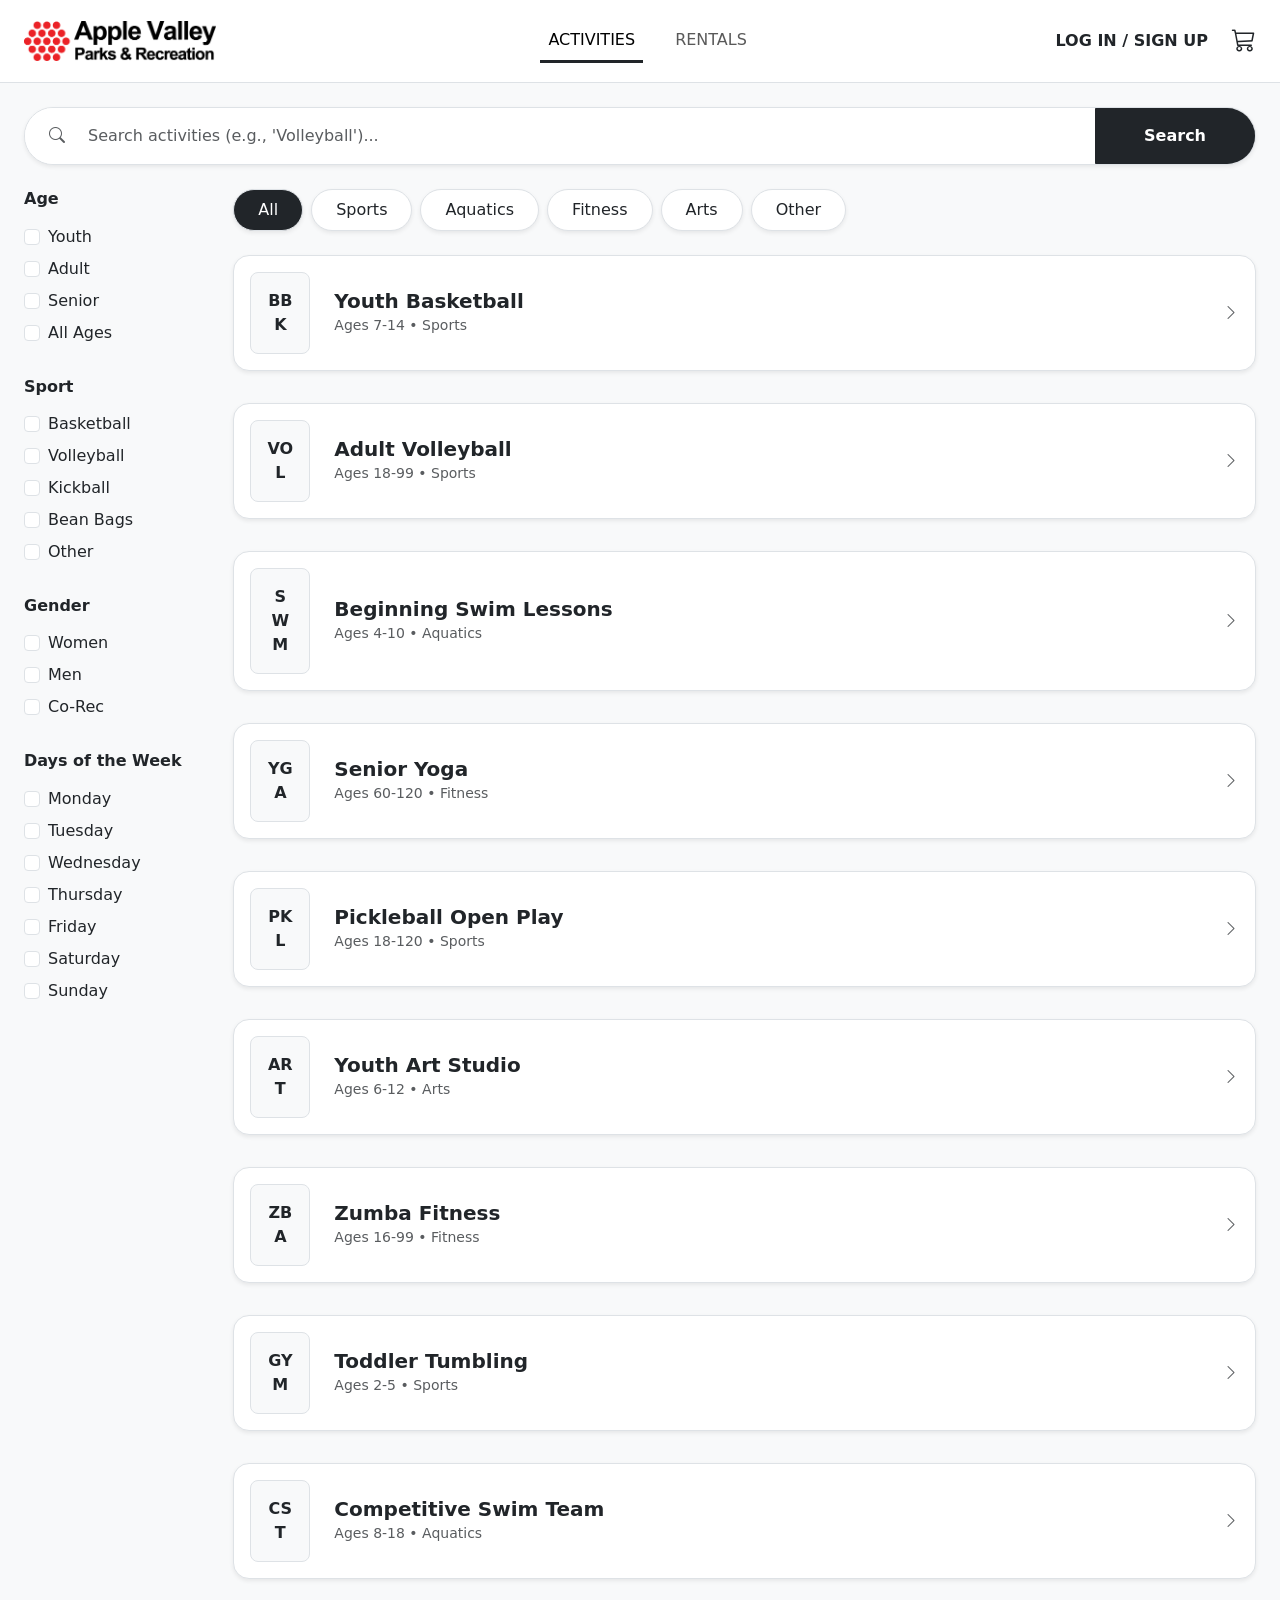
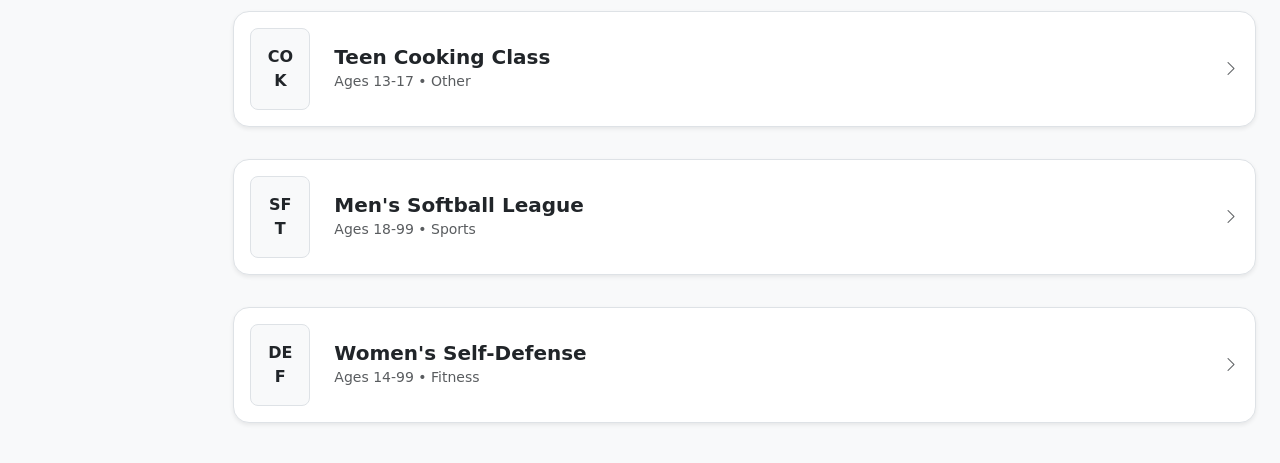
==== index.html @ 7d09435e "Created working prototype" ====
<!DOCTYPE html>
<html lang="en">
<head>
    <meta charset="UTF-8">
    <meta name="viewport" content="width=device-width, initial-scale=1.0">
    <title>Apple Valley Parks & Recreation - Activities</title>
    <link href="https://cdn.jsdelivr.net/npm/bootstrap@5.3.0/dist/css/bootstrap.min.css" rel="stylesheet">
    <link rel="stylesheet" href="https://cdn.jsdelivr.net/npm/bootstrap-icons@1.11.1/font/bootstrap-icons.css">
    <link rel="stylesheet" href="css/styles.css">
    
</head>
<body class="bg-light">

    <nav class="navbar navbar-expand-lg navbar-light bg-white border-bottom py-3">
        <div class="container-fluid px-4">
            <a class="navbar-brand d-flex align-items-center" href="index.html">
                <img src="/img/AVLogo.png" alt="Logo" width="auto" height="40" class="me-2">
            </a>
            <div class="collapse navbar-collapse justify-content-center" id="navbarNav">
                <ul class="navbar-nav gap-4">
                    <li class="nav-item"><a class="nav-link active border-bottom border-dark border-3" href="index.html">ACTIVITIES</a></li>
                    <li class="nav-item"><a class="nav-link" href="rentals.html">RENTALS</a></li>
                </ul>
            </div>
            <div class="d-flex align-items-center gap-4">
                <a href="account.html" id="main-nav-link" class="text-decoration-none text-dark fw-bold">ACCOUNT</a>
                <a href="cart.html" class="text-dark position-relative">
                    <i class="bi bi-cart3 fs-4"></i>
                    <span id="cart-badge" class="position-absolute top-0 start-100 translate-middle badge rounded-pill bg-danger d-none" style="font-size: 0.6rem;">0</span>
                </a>
            </div>
        </div>
    </nav>

    <div class="container-fluid px-4 py-4">
        <div class="input-group mb-4 shadow-sm border rounded-pill bg-white overflow-hidden">
            <span class="input-group-text bg-white border-0 ps-4"><i class="bi bi-search text-muted"></i></span>
            <input type="text" id="search-input" class="form-control border-0 py-3" placeholder="Search activities (e.g., 'Volleyball')..." aria-label="Search activities">
            <button id="clear-search-btn" class="btn bg-white border-0 d-none text-muted" type="button">
                <i class="bi bi-x-circle-fill"></i>
            </button>
            <button class="btn btn-dark px-5 fw-bold" type="button" id="search-btn">Search</button>
        </div>

        <div class="row">
            <aside class="col-md-2">
                <div id="filter-sidebar" class="card border-0 bg-transparent">
                    </div>
            </aside>

            <main class="col-md-10">
                <ul class="nav nav-pills mb-4 gap-2" id="catalog-tabs"></ul>

                <div id="activity-list" class="d-flex flex-column gap-3">
                </div>
            </main>
        </div>
    </div>

    <div class="modal fade" id="memberModal" tabindex="-1" aria-hidden="true">
        <div class="modal-dialog modal-dialog-centered">
            <div class="modal-content rounded-4 shadow">
                <div class="modal-header border-0 pb-0">
                    <h5 class="fw-bold">Select a Family Member</h5>
                    <button type="button" class="btn-close" data-bs-dismiss="modal"></button>
                </div>
                <div class="modal-body">
                    <p id="modal-activity-info" class="text-muted mb-4 small"></p>
                    <div id="member-selection-list" class="d-flex flex-column gap-2">
                        <div class="text-center py-3 text-muted">Loading household...</div>
                    </div>
                </div>
                <div class="modal-footer border-0">
                    <button type="button" class="btn btn-light w-100 py-2" data-bs-dismiss="modal">Cancel</button>
                </div>
            </div>
        </div>
    </div>

    <div class="toast-container position-fixed bottom-0 end-0 p-3">
        <div id="cartToast" class="toast align-items-center text-white bg-success border-0" role="alert" aria-live="assertive" aria-atomic="true">
            <div class="d-flex">
                <div class="toast-body">Item added to cart successfully!</div>
                <button type="button" class="btn-close btn-close-white me-2 m-auto" data-bs-dismiss="modal"></button>
            </div>
        </div>
    </div>
    <div class="modal fade" id="authModal" tabindex="-1" aria-hidden="true">
        <div class="modal-dialog modal-dialog-centered">
            <div class="modal-content rounded-4 shadow">
                <div class="modal-header border-0 pb-0">
                    <h5 class="fw-bold">Sign In Required</h5>
                    <button type="button" class="btn-close" data-bs-dismiss="modal"></button>
                </div>
                <div class="modal-body text-center py-4">
                    <i class="bi bi-person-lock fs-1 text-muted mb-3"></i>
                    <p class="mb-4">You need to sign in first to add activities to your cart and assign family members.</p>
                    <div class="d-flex flex-column gap-2">
                        <button id="login-sim-btn" class="btn btn-dark py-3 rounded-pill fw-bold">Log In</button>
                        <a href="signup.html" class="btn btn-outline-dark py-3 rounded-pill fw-bold">Sign Up</a>
                    </div>
                </div>
            </div>
        </div>
    </div>

    <script src="https://cdn.jsdelivr.net/npm/bootstrap@5.3.0/dist/js/bootstrap.bundle.min.js"></script>
    <script src="js/auth.js"></script>
    <script src="js/main.js"></script>
</body>
</html>
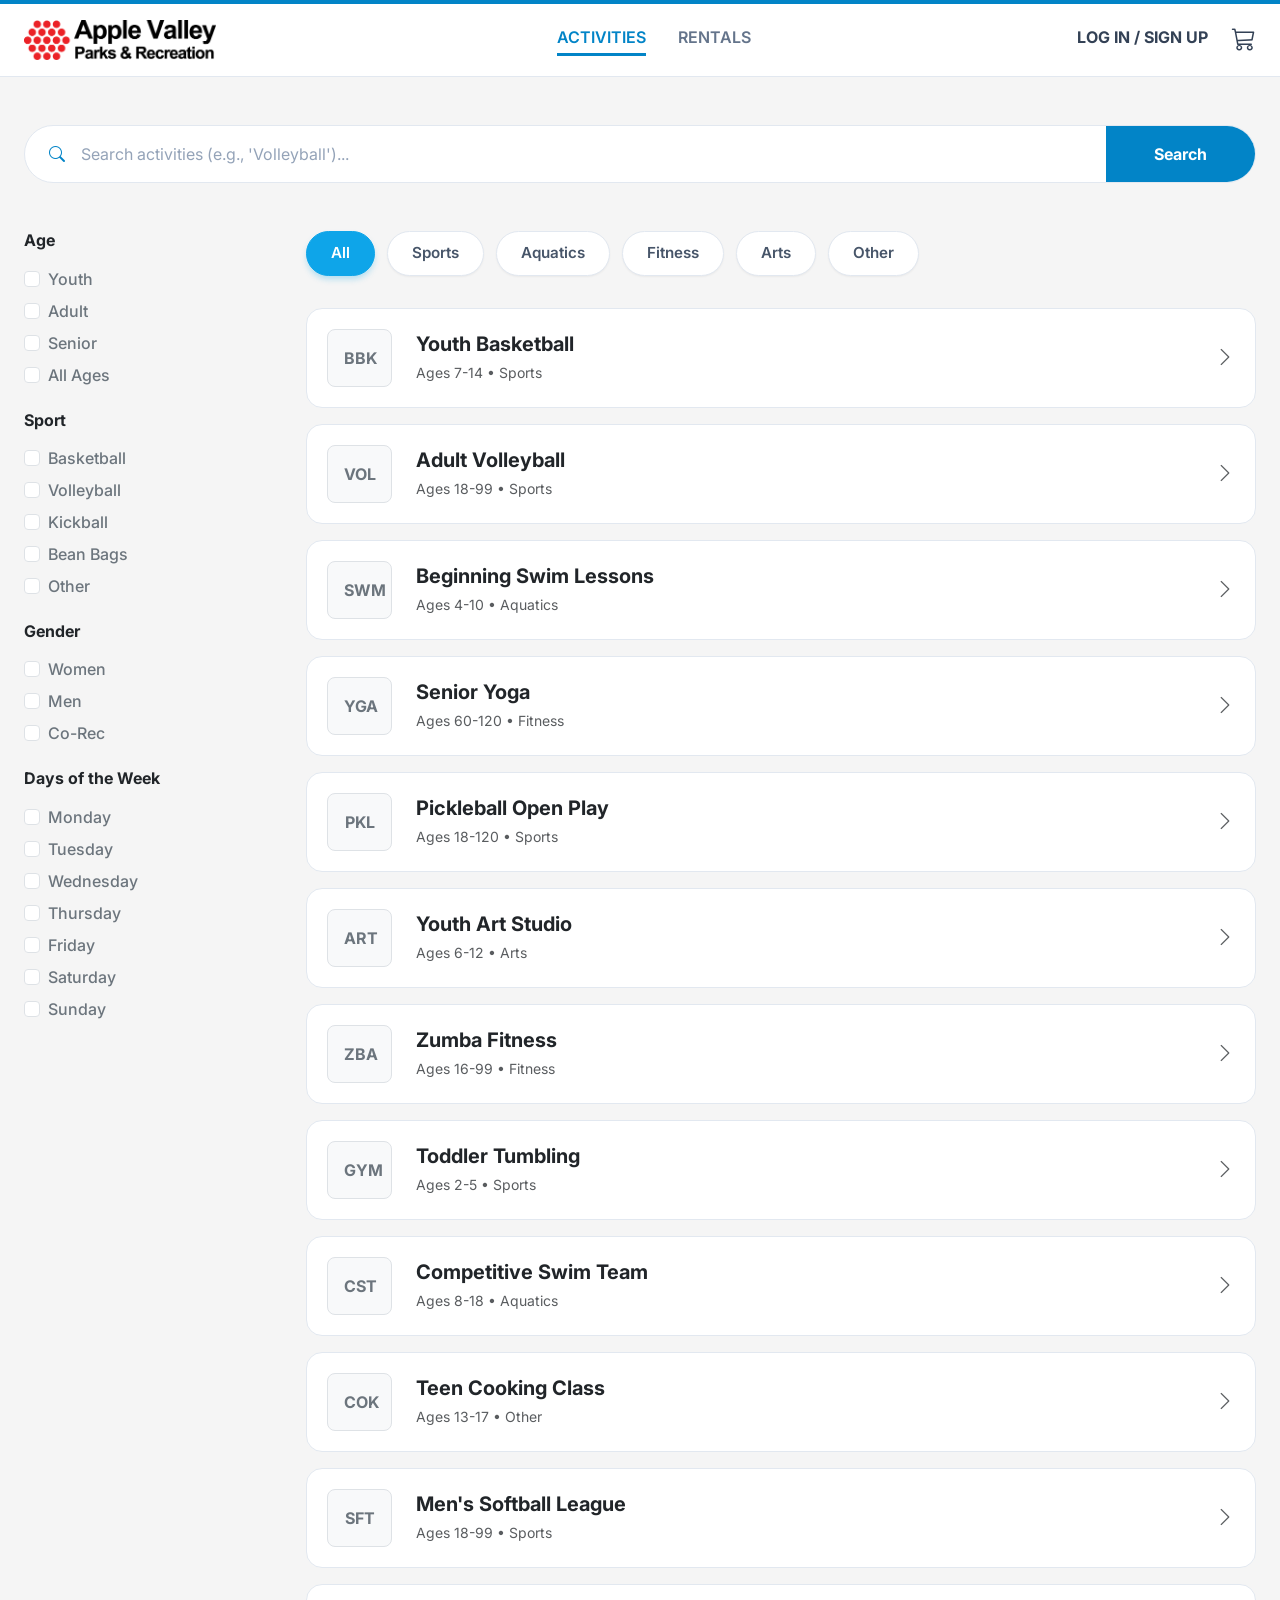
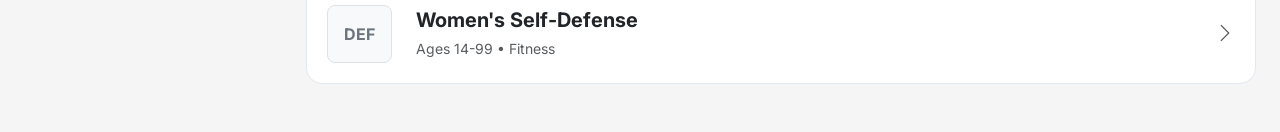
==== commit 2239661a: "UI improvements" ====
--- a/index.html
+++ b/index.html
@@ -7,99 +7,106 @@
     <link href="https://cdn.jsdelivr.net/npm/bootstrap@5.3.0/dist/css/bootstrap.min.css" rel="stylesheet">
     <link rel="stylesheet" href="https://cdn.jsdelivr.net/npm/bootstrap-icons@1.11.1/font/bootstrap-icons.css">
     <link rel="stylesheet" href="css/styles.css">
-    
 </head>
-<body class="bg-light">
+<body>
 
-    <nav class="navbar navbar-expand-lg navbar-light bg-white border-bottom py-3">
-        <div class="container-fluid px-4">
-            <a class="navbar-brand d-flex align-items-center" href="index.html">
-                <img src="/img/AVLogo.png" alt="Logo" width="auto" height="40" class="me-2">
+    <nav class="site-header navbar navbar-expand-lg">
+        <div class="header-container">
+            <a class="brand-logo" href="index.html">
+                <img src="/img/AVLogo.png" alt="Logo" height="40">
             </a>
-            <div class="collapse navbar-collapse justify-content-center" id="navbarNav">
-                <ul class="navbar-nav gap-4">
-                    <li class="nav-item"><a class="nav-link active border-bottom border-dark border-3" href="index.html">ACTIVITIES</a></li>
-                    <li class="nav-item"><a class="nav-link" href="rentals.html">RENTALS</a></li>
+            
+            <button class="navbar-toggler" type="button" data-bs-toggle="collapse" data-bs-target="#navbarNav">
+                <span class="navbar-toggler-icon"></span>
+            </button>
+
+            <div class="collapse navbar-collapse center-nav" id="navbarNav">
+                <ul class="nav-links">
+                    <li><a class="nav-link active" href="index.html">ACTIVITIES</a></li>
+                    <li><a class="nav-link" href="rentals.html">RENTALS</a></li>
                 </ul>
             </div>
-            <div class="d-flex align-items-center gap-4">
-                <a href="account.html" id="main-nav-link" class="text-decoration-none text-dark fw-bold">ACCOUNT</a>
-                <a href="cart.html" class="text-dark position-relative">
-                    <i class="bi bi-cart3 fs-4"></i>
-                    <span id="cart-badge" class="position-absolute top-0 start-100 translate-middle badge rounded-pill bg-danger d-none" style="font-size: 0.6rem;">0</span>
+
+            <div class="user-actions">
+                <a href="account.html" id="main-nav-link" class="account-link">ACCOUNT</a>
+                <a href="cart.html" class="cart-link">
+                    <i class="bi bi-cart3 cart-icon"></i>
+                    <span id="cart-badge" class="cart-badge d-none">0</span>
                 </a>
             </div>
         </div>
     </nav>
 
-    <div class="container-fluid px-4 py-4">
-        <div class="input-group mb-4 shadow-sm border rounded-pill bg-white overflow-hidden">
-            <span class="input-group-text bg-white border-0 ps-4"><i class="bi bi-search text-muted"></i></span>
-            <input type="text" id="search-input" class="form-control border-0 py-3" placeholder="Search activities (e.g., 'Volleyball')..." aria-label="Search activities">
-            <button id="clear-search-btn" class="btn bg-white border-0 d-none text-muted" type="button">
+    <div class="page-container">
+        
+        <div class="search-wrapper">
+            <span class="search-icon"><i class="bi bi-search"></i></span>
+            <input type="text" id="search-input" class="search-input" placeholder="Search activities (e.g., 'Volleyball')..." aria-label="Search activities">
+            <button id="clear-search-btn" class="clear-btn d-none" type="button">
                 <i class="bi bi-x-circle-fill"></i>
             </button>
-            <button class="btn btn-dark px-5 fw-bold" type="button" id="search-btn">Search</button>
+            <button class="btn-search" type="button" id="search-btn">Search</button>
         </div>
 
-        <div class="row">
-            <aside class="col-md-2">
-                <div id="filter-sidebar" class="card border-0 bg-transparent">
-                    </div>
+        <div class="layout-grid">
+            <aside class="sidebar">
+                <div id="filter-sidebar">
+                    <h6 class="filter-title">Filters</h6>
+                    <div id="filter-content"></div>
+                </div>
             </aside>
 
-            <main class="col-md-10">
-                <ul class="nav nav-pills mb-4 gap-2" id="catalog-tabs"></ul>
-
-                <div id="activity-list" class="d-flex flex-column gap-3">
-                </div>
+            <main class="main-content">
+                <ul class="catalog-tabs" id="catalog-tabs"></ul>
+                <div id="activity-list" class="activity-list"></div>
             </main>
         </div>
     </div>
 
     <div class="modal fade" id="memberModal" tabindex="-1" aria-hidden="true">
         <div class="modal-dialog modal-dialog-centered">
-            <div class="modal-content rounded-4 shadow">
-                <div class="modal-header border-0 pb-0">
-                    <h5 class="fw-bold">Select a Family Member</h5>
+            <div class="modal-content custom-modal">
+                <div class="custom-modal-header">
+                    <h5 class="custom-modal-title">Select a Family Member</h5>
                     <button type="button" class="btn-close" data-bs-dismiss="modal"></button>
                 </div>
-                <div class="modal-body">
-                    <p id="modal-activity-info" class="text-muted mb-4 small"></p>
-                    <div id="member-selection-list" class="d-flex flex-column gap-2">
-                        <div class="text-center py-3 text-muted">Loading household...</div>
+                <div class="custom-modal-body">
+                    <p id="modal-activity-info" class="modal-subtitle"></p>
+                    <div id="member-selection-list" class="member-list">
+                        <div class="loading-text">Loading household...</div>
                     </div>
                 </div>
-                <div class="modal-footer border-0">
-                    <button type="button" class="btn btn-light w-100 py-2" data-bs-dismiss="modal">Cancel</button>
+                <div class="custom-modal-footer">
+                    <button type="button" class="btn-cancel" data-bs-dismiss="modal">Cancel</button>
                 </div>
             </div>
         </div>
     </div>
 
-    <div class="toast-container position-fixed bottom-0 end-0 p-3">
-        <div id="cartToast" class="toast align-items-center text-white bg-success border-0" role="alert" aria-live="assertive" aria-atomic="true">
-            <div class="d-flex">
-                <div class="toast-body">Item added to cart successfully!</div>
-                <button type="button" class="btn-close btn-close-white me-2 m-auto" data-bs-dismiss="modal"></button>
+    <div class="modal fade" id="authModal" tabindex="-1" aria-hidden="true">
+        <div class="modal-dialog modal-dialog-centered">
+            <div class="modal-content custom-modal text-center">
+                <div class="custom-modal-header border-0">
+                    <h5 class="custom-modal-title">Sign In Required</h5>
+                    <button type="button" class="btn-close" data-bs-dismiss="modal"></button>
+                </div>
+                <div class="custom-modal-body auth-body">
+                    <i class="bi bi-person-lock auth-icon"></i>
+                    <p class="auth-desc">You need to sign in first to add activities to your cart and assign family members.</p>
+                    <div class="auth-actions">
+                        <button id="login-sim-btn" class="btn-primary">Log In</button>
+                        <a href="signup.html" class="btn-secondary">Sign Up</a>
+                    </div>
+                </div>
             </div>
         </div>
     </div>
-    <div class="modal fade" id="authModal" tabindex="-1" aria-hidden="true">
-        <div class="modal-dialog modal-dialog-centered">
-            <div class="modal-content rounded-4 shadow">
-                <div class="modal-header border-0 pb-0">
-                    <h5 class="fw-bold">Sign In Required</h5>
-                    <button type="button" class="btn-close" data-bs-dismiss="modal"></button>
-                </div>
-                <div class="modal-body text-center py-4">
-                    <i class="bi bi-person-lock fs-1 text-muted mb-3"></i>
-                    <p class="mb-4">You need to sign in first to add activities to your cart and assign family members.</p>
-                    <div class="d-flex flex-column gap-2">
-                        <button id="login-sim-btn" class="btn btn-dark py-3 rounded-pill fw-bold">Log In</button>
-                        <a href="signup.html" class="btn btn-outline-dark py-3 rounded-pill fw-bold">Sign Up</a>
-                    </div>
-                </div>
+
+    <div class="toast-container custom-toast-container">
+        <div id="cartToast" class="toast custom-toast" role="alert">
+            <div class="toast-content">
+                <div class="toast-message">Item added to cart successfully!</div>
+                <button type="button" class="btn-close btn-close-white" data-bs-dismiss="toast"></button>
             </div>
         </div>
     </div>
--- a/css/styles.css
+++ b/css/styles.css
@@ -0,0 +1,570 @@
+@import url('https://fonts.googleapis.com/css2?family=Inter:wght@400;600;700&display=swap');
+
+
+.member-card {
+background-color: white;
+border: 1px solid #e2e8f0;
+border-radius: 1rem;
+padding: 1.25rem 1.5rem;
+display: flex;
+justify-content: space-between;
+align-items: center;
+margin-bottom: 1rem;
+box-shadow: 0 1px 2px 0 rgba(0, 0, 0, 0.05);
+transition: border-color 0.2s;
+}
+.member-card:hover {
+border-color: #7dd3fc;
+}
+
+.form-control-custom {
+background-color: #f0f9ff;
+border-radius: 0.75rem;
+border: 1px solid #bae6fd;
+padding: 0.75rem 1rem;
+color: #334155;
+transition: all 0.2s;
+}
+.form-control-custom:focus {
+background-color: white;
+border-color: #38bdf8;
+box-shadow: 0 0 0 0.25rem rgba(56, 189, 248, 0.25);
+outline: none;
+}
+
+.btn-danger-outline {
+background-color: transparent;
+color: #ef4444;
+border: 2px solid #fca5a5;
+border-radius: 50rem;
+padding: 10px 24px;
+font-weight: 700;
+transition: all 0.2s;
+text-decoration: none;
+}
+.btn-danger-outline:hover {
+background-color: #ef4444;
+color: white;
+border-color: #ef4444;
+}
+
+.info-card {
+background: white;
+border: 1px solid #e2e8f0;
+border-radius: 1rem;
+padding: 1.5rem;
+display: flex;
+align-items: center;
+gap: 1.5rem;
+box-shadow: 0 1px 2px 0 rgba(0, 0, 0, 0.05);
+}
+
+body {
+    font-family: 'Inter', sans-serif;
+    color: #334155;
+    background-color: #f5f5f5;
+}
+
+ul {
+    list-style: none;
+    padding: 0;
+    margin: 0;
+}
+
+.page-container {
+    padding: 3rem 1.5rem;
+    max-width: 1400px;
+    margin: 0 auto;
+}
+
+.layout-grid {
+    display: grid;
+    grid-template-columns: 250px 1fr;
+    gap: 2rem;
+}
+
+@media (max-width: 768px) {
+    .layout-grid {
+        grid-template-columns: 1fr;
+    }
+}
+
+.site-header {
+    background-color: white;
+    border-bottom: 1px solid #e2e8f0;
+    /* Brand color stripe at the top */
+    border-top: 4px solid #0284c7; /* Sky Blue 600 */
+    padding: 1rem 0;
+    transition: all 0.3s ease;
+}
+
+.header-container {
+    display: flex;
+    align-items: center;
+    justify-content: space-between;
+    padding: 0 1.5rem;
+    width: 100%;
+}
+
+.brand-logo {
+    display: flex;
+    align-items: center;
+    margin-right: 1rem;
+}
+
+.center-nav {
+    justify-content: center;
+}
+
+.nav-links {
+    display: flex;
+    gap: 2rem;
+}
+
+.nav-link {
+    font-weight: 600;
+    color: #64748b;
+    text-decoration: none;
+    transition: color 0.2s;
+    padding-bottom: 0.25rem;
+}
+
+.nav-link:hover {
+    color: #0284c7;
+}
+
+.nav-link.active {
+    color: #0284c7;
+    border-bottom: 3px solid #0284c7;
+}
+
+.user-actions {
+    display: flex;
+    align-items: center;
+    gap: 1.5rem;
+}
+
+.account-link {
+    text-decoration: none;
+    color: #334155;
+    font-weight: 700;
+    transition: all 0.2s;
+    padding-bottom: 0.25rem; 
+    border-bottom: 3px solid transparent; 
+}
+
+.account-link:hover {
+    color: #0284c7;
+}
+
+.account-link.active {
+    color: #0284c7;
+    border-bottom: 3px solid #0284c7;
+}
+
+.cart-link {
+    color: #334155;
+    position: relative;
+    text-decoration: none;
+    transition: color 0.2s;
+}
+
+.cart-link:hover {
+    color: #0284c7;
+}
+
+.cart-icon {
+    font-size: 1.5rem;
+}
+
+.cart-badge {
+    position: absolute;
+    top: 0;
+    right: 0;
+    transform: translate(50%, -50%);
+    background-color: #ea580c;
+    color: white;
+    border-radius: 50rem;
+    padding: 0.25em 0.5em;
+    font-size: 0.65rem;
+    font-weight: 700;
+    box-shadow: 0 2px 4px rgba(234, 88, 12, 0.3);
+}
+
+.search-wrapper {
+    display: flex;
+    align-items: center;
+    background: white;
+    border: 1px solid #e2e8f0;
+    border-radius: 50rem;
+    margin-bottom: 3rem;
+    overflow: hidden;
+    transition: transform 0.2s, box-shadow 0.2s, border-color 0.2s;
+}
+
+.search-wrapper:focus-within {
+    transform: translateY(-2px);
+    box-shadow: 0 10px 25px -5px rgba(2, 132, 199, 0.1);
+    border-color: #7dd3fc;
+}
+
+.search-icon {
+    padding-left: 1.5rem;
+    padding-right: 0.5rem;
+    color: #0284c7;
+}
+
+.search-input {
+    flex-grow: 1;
+    border: none;
+    padding: 1rem 0.5rem;
+    outline: none;
+    background: transparent;
+    color: #334155;
+}
+
+.search-input::placeholder {
+    color: #94a3b8;
+}
+
+.clear-btn {
+    background: transparent;
+    border: none;
+    color: #94a3b8;
+    padding: 0 1rem;
+    cursor: pointer;
+    transition: color 0.2s;
+}
+
+.clear-btn:hover {
+    color: #ef4444;
+}
+
+.btn-search {
+    background-color: #0284c7;
+    color: white;
+    border: none;
+    padding: 1rem 3rem;
+    font-weight: 700;
+    cursor: pointer;
+    transition: background-color 0.2s;
+}
+
+.btn-search:hover {
+    background-color: #0369a1;
+}
+
+#filter-sidebar {
+    position: sticky;
+    top: 20px;
+}
+
+.filter-title {
+    font-weight: 700;
+    text-transform: uppercase;
+    font-size: 0.875rem;
+    margin-bottom: 1rem;
+    color: #0f172a;
+    letter-spacing: 0.05em;
+}
+
+.catalog-tabs {
+    display: flex;
+    flex-wrap: wrap;
+    gap: 0.75rem;
+    margin-bottom: 2rem;
+    padding: 0;
+}
+
+.catalog-tab-btn {
+    display: inline-block;
+    background-color: white;
+    border: 1px solid #e2e8f0;
+    color: #475569;
+    border-radius: 50rem;
+    padding: 10px 24px;
+    font-weight: 600;
+    font-size: 0.95rem;
+    cursor: pointer;
+    transition: all 0.2s ease;
+    font-family: inherit;
+    outline: none; 
+    box-shadow: 0 1px 2px 0 rgba(0, 0, 0, 0.05);
+}
+
+.catalog-tab-btn:hover {
+    border-color: #7dd3fc;
+    color: #0284c7;
+    background-color: #f0f9ff;
+    transform: translateY(-1px);
+}
+
+.catalog-tab-btn.active {
+    background-color: #0ea5e9;
+    border-color: #0ea5e9;
+    color: white;
+    box-shadow: 0 4px 6px -1px rgba(14, 165, 233, 0.3);
+}
+
+.activity-list {
+    display: flex;
+    flex-direction: column;
+    gap: 1rem;
+}
+
+.activity-card {
+    background: white;
+    border-radius: 16px;
+    border: 1px solid #e2e8f0;
+    padding: 20px;
+    transition: all 0.3s ease;
+    display: flex;
+    justify-content: space-between;
+    align-items: center;
+}
+
+.activity-card:hover {
+    box-shadow: 0 10px 15px -3px rgba(0, 0, 0, 0.05);
+    border-color: #7dd3fc;
+    transform: translateY(-2px);
+}
+
+.btn-primary {
+    background-color: #0284c7;
+    color: white;
+    border: none;
+    border-radius: 50rem;
+    padding: 12px 24px;
+    font-weight: 700;
+    transition: all 0.2s;
+    cursor: pointer;
+}
+
+.btn-primary:hover {
+    background-color: #0369a1;
+    transform: scale(1.02);
+    box-shadow: 0 4px 6px -1px rgba(2, 132, 199, 0.2);
+}
+
+.btn-secondary {
+    background-color: transparent;
+    color: #0284c7;
+    border: 2px solid #0284c7;
+    border-radius: 50rem;
+    padding: 10px 24px;
+    font-weight: 700;
+    text-decoration: none;
+    transition: all 0.2s;
+    display: inline-block;
+}
+
+.btn-secondary:hover {
+    background-color: #0284c7;
+    color: white;
+}
+
+.btn-cancel {
+    background-color: #f1f5f9;
+    color: #475569;
+    border: 1px solid #cbd5e1;
+    border-radius: 10px;
+    padding: 10px;
+    width: 100%;
+    font-weight: 600;
+    cursor: pointer;
+    transition: all 0.2s;
+}
+
+.btn-cancel:hover {
+    background-color: #e2e8f0;
+    color: #0f172a;
+}
+
+.custom-modal {
+    background: white;
+    border-radius: 1rem;
+    box-shadow: 0 20px 25px -5px rgba(0, 0, 0, 0.1), 0 10px 10px -5px rgba(0, 0, 0, 0.04);
+    overflow: hidden;
+    border: 1px solid #f1f5f9;
+}
+
+.custom-modal-header {
+    display: flex;
+    justify-content: space-between;
+    align-items: center;
+    padding: 1.5rem 1.5rem 0;
+}
+
+.custom-modal-title {
+    font-weight: 700;
+    margin: 0;
+    font-size: 1.25rem;
+    color: #0f172a;
+}
+
+.custom-modal-body {
+    padding: 1.5rem;
+}
+
+.custom-modal-footer {
+    padding: 0 1.5rem 1.5rem;
+}
+
+.modal-subtitle {
+    color: #64748b;
+    font-size: 0.875rem;
+    margin-bottom: 1.5rem;
+}
+
+.member-list {
+    display: flex;
+    flex-direction: column;
+    gap: 0.5rem;
+}
+
+.loading-text {
+    text-align: center;
+    padding: 1rem 0;
+    color: #0ea5e9;
+    font-weight: 600;
+}
+
+.auth-body {
+    padding: 2rem 1.5rem;
+}
+
+.auth-icon {
+    font-size: 3.5rem;
+    color: #0284c7;
+    display: block;
+    margin-bottom: 1rem;
+}
+
+.auth-desc {
+    color: #64748b;
+    margin-bottom: 1.5rem;
+}
+
+.auth-actions {
+    display: flex;
+    flex-direction: column;
+    gap: 0.75rem;
+}
+
+.custom-toast-container {
+    position: fixed;
+    bottom: 0;
+    right: 0;
+    padding: 1rem;
+    z-index: 1055;
+}
+
+.custom-toast {
+    background-color: #0284c7;
+    color: white;
+    border-radius: 0.5rem;
+    box-shadow: 0 10px 15px -3px rgba(2, 132, 199, 0.3);
+}
+
+.toast-content {
+    display: flex;
+    align-items: center;
+    justify-content: space-between;
+    padding: 0.75rem 1rem;
+}
+
+.toast-message {
+    font-weight: 600;
+}
+
+.selection-btn {
+    background-color: white;
+    border: 2px solid #e2e8f0;
+    color: #334155;
+    transition: all 0.2s ease;
+    cursor: pointer;
+    outline: none;
+    font-family: inherit;
+}
+
+.selection-btn:not(.disabled):hover {
+    background-color: #f0f9ff;
+    border-color: #38bdf8;
+    transform: translateY(-2px);
+    color: black;
+    box-shadow: 0 4px 6px -1px rgba(2, 132, 199, 0.1);
+}
+
+.selection-btn.disabled {
+    cursor: not-allowed;
+    background-color: #f8fafc;
+}
+
+.summary-card {
+    background: white;
+    border: 1px solid #e2e8f0;
+    border-radius: 1rem;
+    padding: 1.5rem;
+    box-shadow: 0 4px 6px -1px rgba(0, 0, 0, 0.05);
+}
+.back-link {
+    color: #64748b;
+    text-decoration: none;
+    font-weight: 600;
+    transition: color 0.2s;
+}
+.back-link:hover {
+    color: #0284c7;
+}
+.total-price {
+    color: #0284c7;
+}
+
+.prototype-message-card {
+    background: white;
+    border: 1px solid #e2e8f0;
+    border-radius: 1.5rem;
+    padding: 4rem 2rem;
+    text-align: center;
+    max-width: 600px;
+    margin: 4rem auto;
+    box-shadow: 0 10px 15px -3px rgba(0, 0, 0, 0.05);
+}
+.prototype-icon {
+    font-size: 4rem;
+    color: #0284c7; /* Sky Blue 600 */
+    margin-bottom: 1.5rem;
+    display: inline-block;
+}
+
+.signup-card {
+    max-width: 450px;
+    border-radius: 1.5rem;
+    border: 1px solid #dee2e6;
+}
+.form-control-custom {
+    background-color: #f8f9fa;
+    border-radius: 0.75rem;
+    border: 1px solid #ced4da;
+    padding: 0.6rem 1rem;
+}
+.btn-signup {
+    background-color: #2d2f3b;
+    color: white;
+    border-radius: 1rem;
+    padding: 0.75rem 2.5rem;
+    font-weight: bold;
+}
+.btn-signup:hover {
+    background-color: #1a1c24;
+    color: white;
+}
+
+.signup-card {
+    max-width: 450px;
+    width: 100%;
+    background: white;
+    border-radius: 1.5rem;
+    border: 1px solid #e2e8f0;
+    box-shadow: 0 20px 25px -5px rgba(0, 0, 0, 0.1), 0 10px 10px -5px rgba(0, 0, 0, 0.04);
+}
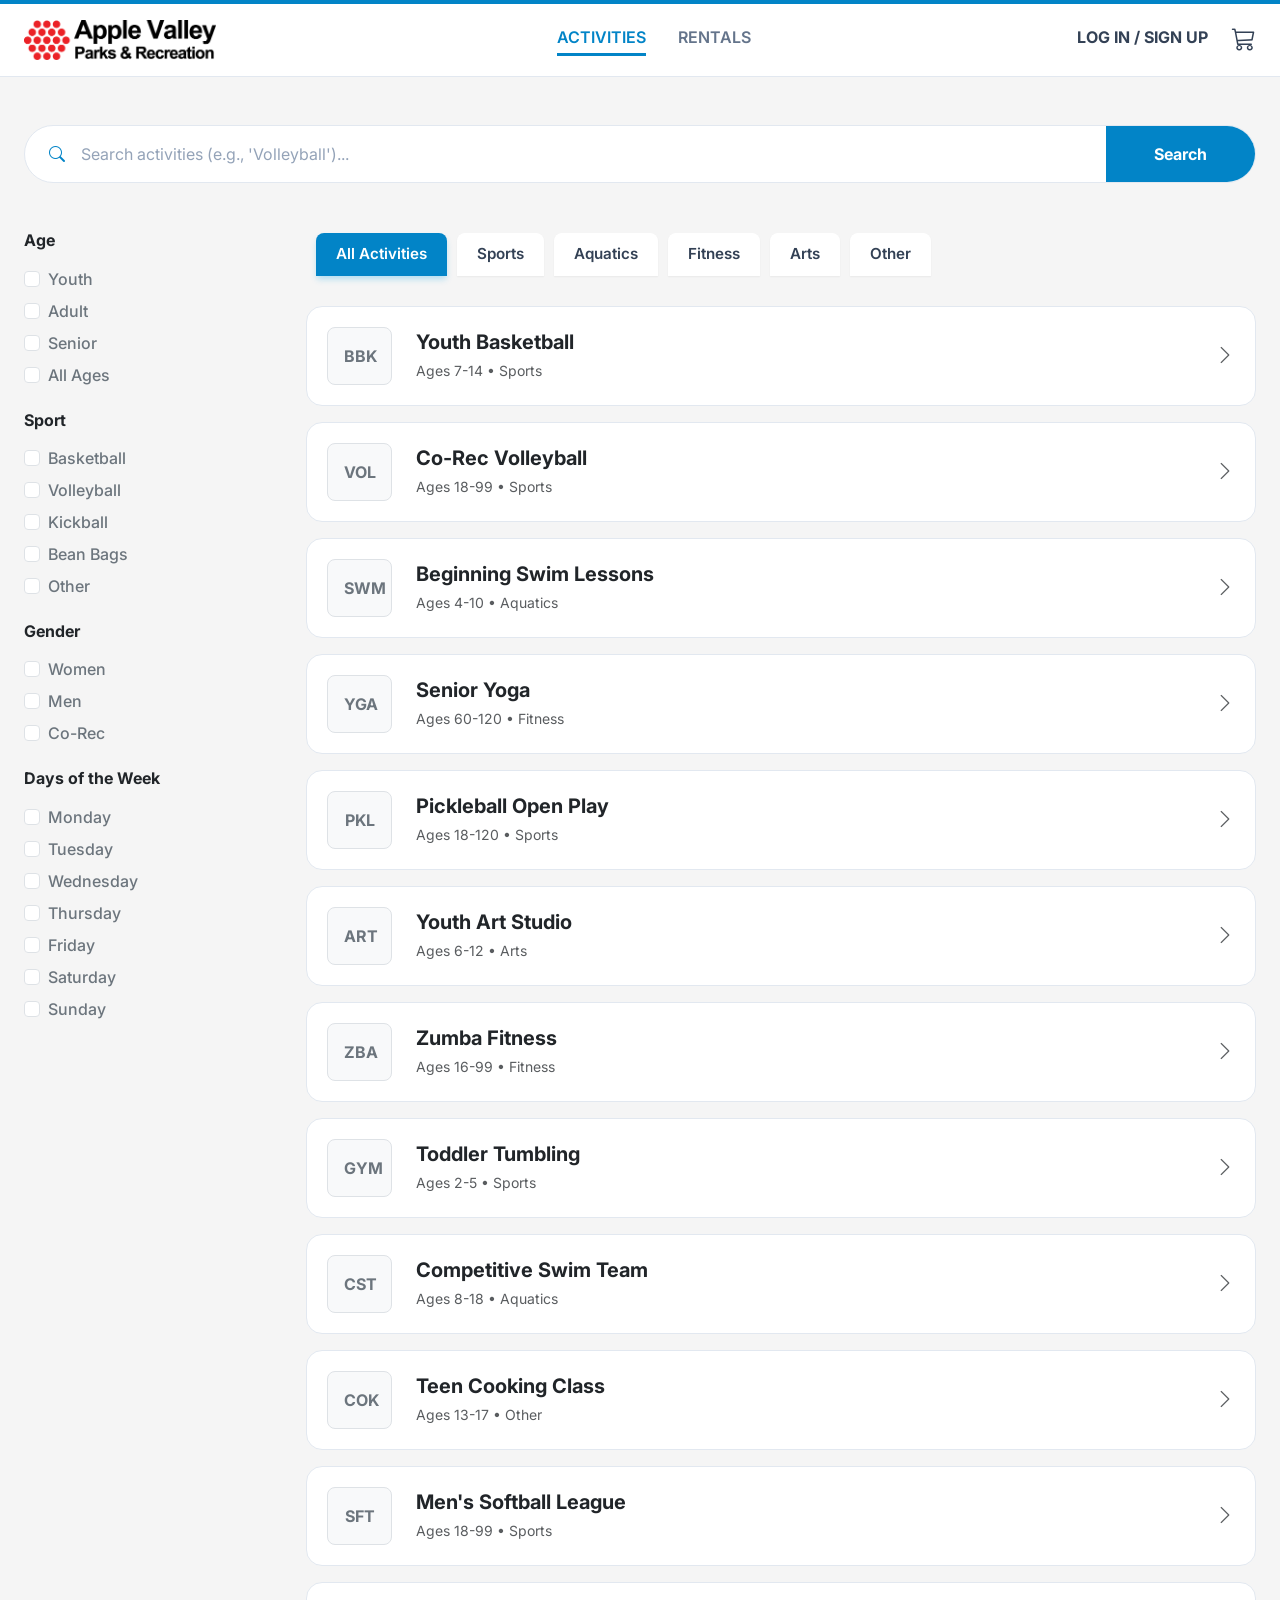
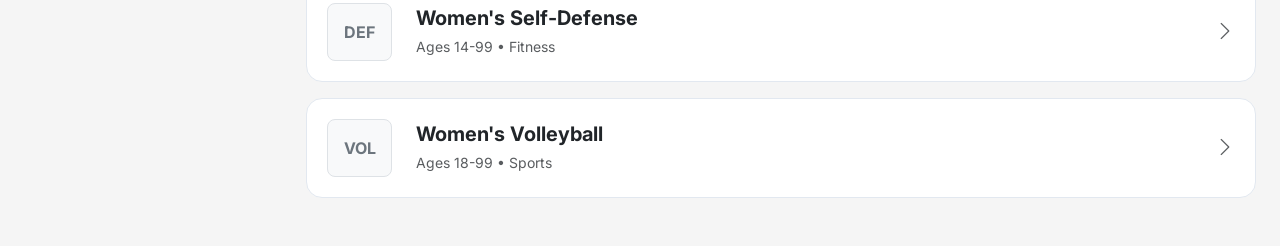
==== commit 11bd0941: "Updated UI" ====
--- a/index.html
+++ b/index.html
@@ -57,7 +57,7 @@
             </aside>
 
             <main class="main-content">
-                <ul class="catalog-tabs" id="catalog-tabs"></ul>
+                <div class="catalog-tabs" id="catalog-tabs"></div>
                 <div id="activity-list" class="activity-list"></div>
             </main>
         </div>
--- a/css/styles.css
+++ b/css/styles.css
@@ -567,4 +567,45 @@
     border-radius: 1.5rem;
     border: 1px solid #e2e8f0;
     box-shadow: 0 20px 25px -5px rgba(0, 0, 0, 0.1), 0 10px 10px -5px rgba(0, 0, 0, 0.04);
+}
+
+.catalog-tabs {
+    display: flex;
+    gap: 4px;
+    margin-bottom: 2rem;
+    padding: 0 10px;
+    gap: 10px;
+    border-bottom: 2px solid var(--slate-200);
+}
+
+.catalog-tab-btn {
+    background: #fff;
+    border: 1px solid var(--slate-200);
+    border-bottom: none;
+    padding: 10px 20px;
+    font-weight: 600;
+    font-size: 0.95rem;
+    color: var(--slate-600);
+    cursor: pointer;
+    transition: all 0.2s ease;
+    font-family: inherit;
+    outline: none;
+    
+    border-radius: 8px 8px 0 0; 
+    
+    position: relative;
+    bottom: -2px;
+    z-index: 1;
+}
+
+.catalog-tab-btn:hover {
+    color: var(--primary);
+    background-color: var(--slate-50);
+}
+
+.catalog-tab-btn.active {
+    background-color: #0284c7;
+    color: white;
+    border-bottom: 3px solid var(--primary); 
+    z-index: 2;
 }
